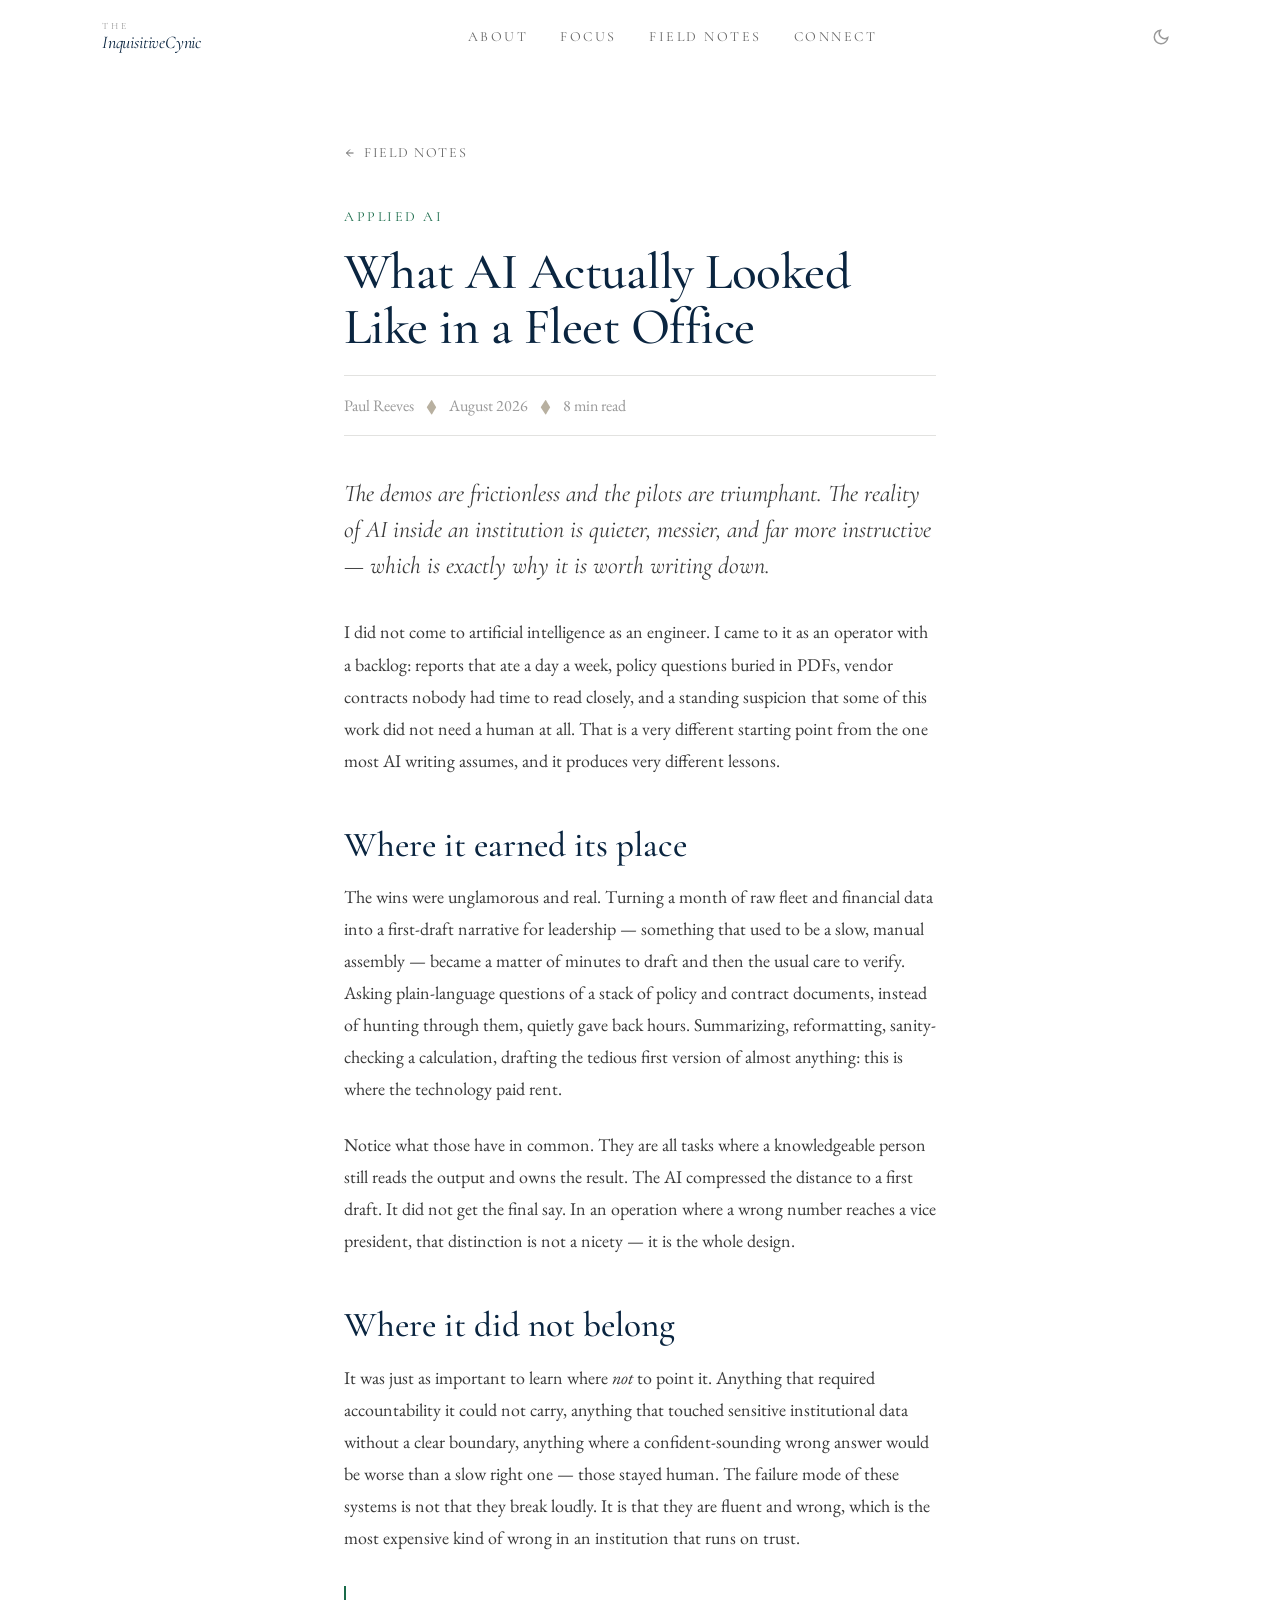
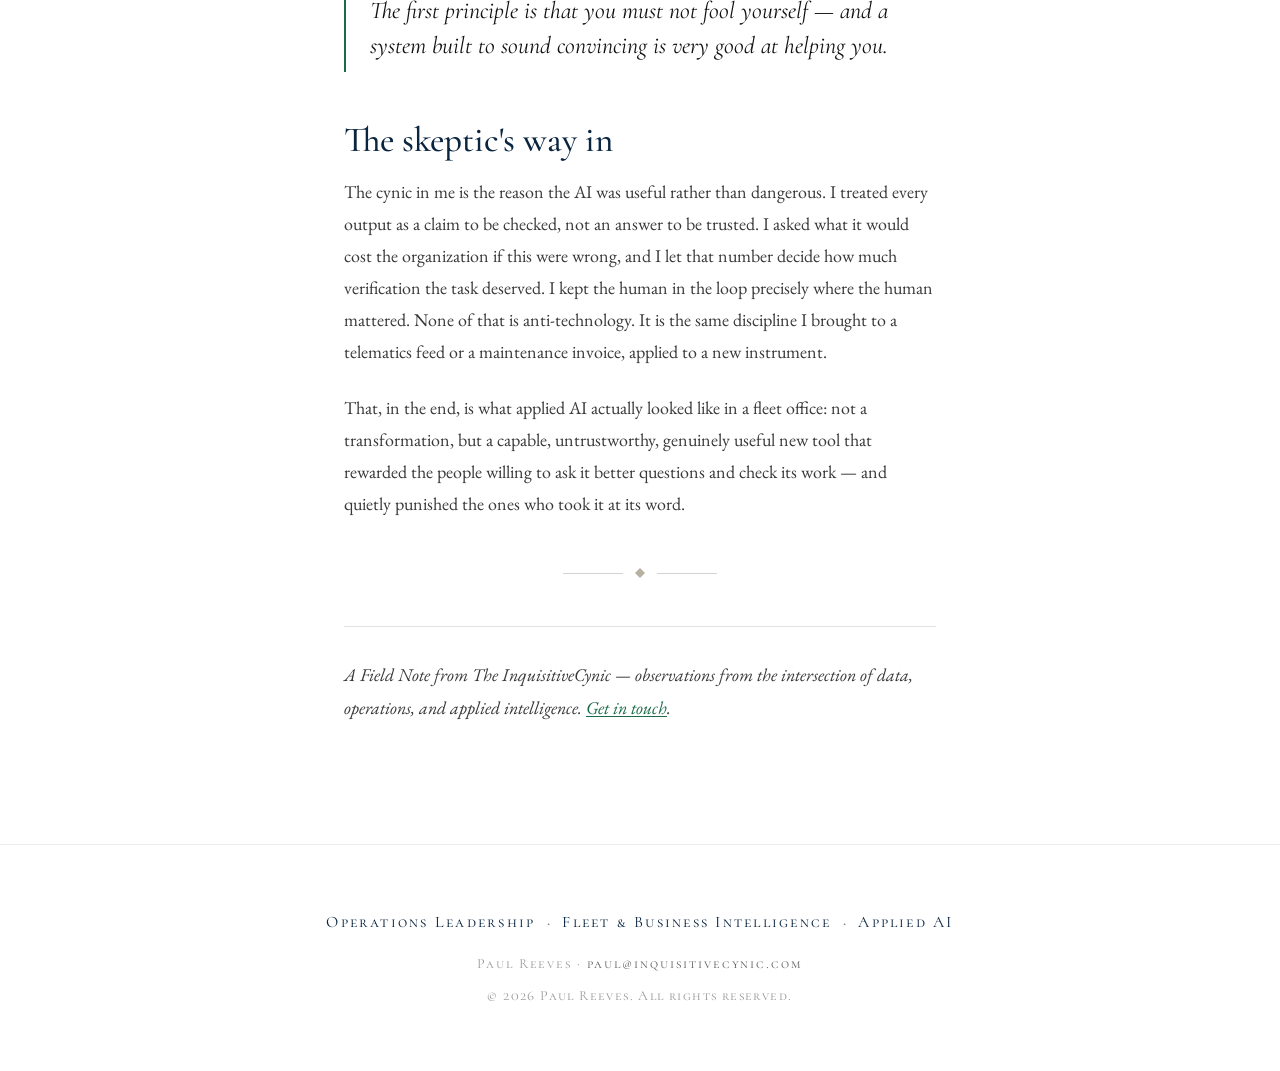
==== notes/ai-in-the-fleet-office.html @ fd8c6afd "Add files via upload Rebalance site; add Field Notes articles," ====
<!DOCTYPE html>
<html lang="en" data-theme="light">
<head>
  <meta charset="UTF-8" />
  <meta name="viewport" content="width=device-width, initial-scale=1.0" />
  <title>What AI Actually Looked Like in a Fleet Office — The InquisitiveCynic</title>
  <meta name="description" content="A practitioner's account of bringing language models into daily operations — the wins, the friction, and what no benchmark ever tests for. By Paul Reeves." />
  <meta property="og:title" content="What AI Actually Looked Like in a Fleet Office" />
  <meta property="og:description" content="Not the hype — the practice." />
  <meta property="og:type" content="article" />
  <link rel="preconnect" href="https://fonts.googleapis.com" />
  <link rel="preconnect" href="https://fonts.gstatic.com" crossorigin />
  <link href="https://fonts.googleapis.com/css2?family=Cormorant+Garamond:ital,wght@0,300;0,400;0,500;0,600;1,300;1,400;1,500;1,600&family=EB+Garamond:ital,wght@0,400;0,500;1,400;1,500&family=Cormorant+SC:wght@300;400;500&display=swap" rel="stylesheet" />
  <link rel="icon" href="../images/favicon.svg" type="image/svg+xml" />
  <link rel="stylesheet" href="../css/style.css" />
  <link rel="stylesheet" href="../css/article.css" />
</head>
<body>

  <header class="site-header" id="top">
    <div class="header-inner">
      <a href="../index.html" class="logo-link" aria-label="The InquisitiveCynic home">
        <div class="logo-wordmark">
          <span class="logo-the">The</span>
          <span class="logo-name">InquisitiveCynic</span>
        </div>
      </a>
      <nav class="site-nav" role="navigation" aria-label="Main navigation">
        <a href="../index.html#about">About</a>
        <a href="../index.html#focus">Focus</a>
        <a href="../index.html#field-notes">Field Notes</a>
        <a href="../index.html#connect">Connect</a>
      </nav>
      <button class="theme-toggle" data-theme-toggle aria-label="Switch to dark mode">
        <svg width="18" height="18" viewBox="0 0 24 24" fill="none" stroke="currentColor" stroke-width="2"><path d="M21 12.79A9 9 0 1 1 11.21 3 7 7 0 0 0 21 12.79z"/></svg>
      </button>
    </div>
  </header>

  <main>
    <article class="article-wrap">
      <a href="../index.html#field-notes" class="article-back">
        <svg width="12" height="12" viewBox="0 0 24 24" fill="none" stroke="currentColor" stroke-width="2" aria-hidden="true"><path d="M19 12H5M12 19l-7-7 7-7"/></svg>
        Field Notes
      </a>

      <header class="article-header">
        <p class="article-eyebrow">Applied AI</p>
        <h1 class="article-title">What AI Actually Looked Like in a Fleet Office</h1>
        <div class="article-meta">
          <span>Paul Reeves</span>
          <span class="dot" aria-hidden="true">◆</span>
          <span>August 2026</span>
          <span class="dot" aria-hidden="true">◆</span>
          <span>8 min read</span>
        </div>
      </header>

      <p class="article-lead">
        The demos are frictionless and the pilots are triumphant. The reality of AI inside an institution is
        quieter, messier, and far more instructive — which is exactly why it is worth writing down.
      </p>

      <div class="prose">
        <p>
          I did not come to artificial intelligence as an engineer. I came to it as an operator with a backlog:
          reports that ate a day a week, policy questions buried in PDFs, vendor contracts nobody had time to
          read closely, and a standing suspicion that some of this work did not need a human at all. That is a
          very different starting point from the one most AI writing assumes, and it produces very different
          lessons.
        </p>

        <h2>Where it earned its place</h2>
        <p>
          The wins were unglamorous and real. Turning a month of raw fleet and financial data into a first-draft
          narrative for leadership — something that used to be a slow, manual assembly — became a matter of
          minutes to draft and then the usual care to verify. Asking plain-language questions of a stack of
          policy and contract documents, instead of hunting through them, quietly gave back hours. Summarizing,
          reformatting, sanity-checking a calculation, drafting the tedious first version of almost anything: this
          is where the technology paid rent.
        </p>
        <p>
          Notice what those have in common. They are all tasks where a knowledgeable person still reads the
          output and owns the result. The AI compressed the distance to a first draft. It did not get the final
          say. In an operation where a wrong number reaches a vice president, that distinction is not a nicety —
          it is the whole design.
        </p>

        <h2>Where it did not belong</h2>
        <p>
          It was just as important to learn where <em>not</em> to point it. Anything that required accountability
          it could not carry, anything that touched sensitive institutional data without a clear boundary,
          anything where a confident-sounding wrong answer would be worse than a slow right one — those stayed
          human. The failure mode of these systems is not that they break loudly. It is that they are fluent and
          wrong, which is the most expensive kind of wrong in an institution that runs on trust.
        </p>

        <blockquote>
          The first principle is that you must not fool yourself — and a system built to sound convincing is very
          good at helping you.
        </blockquote>

        <h2>The skeptic's way in</h2>
        <p>
          The cynic in me is the reason the AI was useful rather than dangerous. I treated every output as a
          claim to be checked, not an answer to be trusted. I asked what it would cost the organization if this
          were wrong, and I let that number decide how much verification the task deserved. I kept the human in
          the loop precisely where the human mattered. None of that is anti-technology. It is the same discipline
          I brought to a telematics feed or a maintenance invoice, applied to a new instrument.
        </p>
        <p>
          That, in the end, is what applied AI actually looked like in a fleet office: not a transformation, but a
          capable, untrustworthy, genuinely useful new tool that rewarded the people willing to ask it better
          questions and check its work — and quietly punished the ones who took it at its word.
        </p>

        <div class="article-rule" aria-hidden="true">
          <span></span>
          <svg viewBox="0 0 16 16" fill="currentColor"><polygon points="8,0 16,8 8,16 0,8"/></svg>
          <span></span>
        </div>

        <p class="article-footer-note">
          A Field Note from The InquisitiveCynic — observations from the intersection of data, operations, and
          applied intelligence. <a href="../index.html#connect">Get in touch</a>.
        </p>
      </div>
    </article>
  </main>

  <footer class="site-footer" role="contentinfo">
    <div class="footer-inner">
      <div class="footer-pillars">
        <span class="footer-pillar">Operations Leadership</span>
        <span class="footer-pillar-sep" aria-hidden="true">·</span>
        <span class="footer-pillar">Fleet &amp; Business Intelligence</span>
        <span class="footer-pillar-sep" aria-hidden="true">·</span>
        <span class="footer-pillar">Applied AI</span>
      </div>
      <p class="footer-sub">Paul Reeves · <a href="mailto:paul@inquisitivecynic.com">paul@inquisitivecynic.com</a></p>
      <p class="footer-copy">© 2026 Paul Reeves. All rights reserved.</p>
    </div>
  </footer>

  <script src="../js/main.js"></script>
</body>
</html>
---- css/style.css ----
/* ============================================================
   THE INQUISITIVECYNIC — v2 Airy & Fresh
   Paul Reeves · inquisitivecynic.com
   Clean, modern, open. Type does the work.
   ============================================================ */

/* ─── DESIGN TOKENS ─── */
:root {
  --text-xs:   clamp(0.75rem,  0.7rem  + 0.25vw, 0.875rem);
  --text-sm:   clamp(0.875rem, 0.8rem  + 0.35vw, 1rem);
  --text-base: clamp(1rem,     0.95rem + 0.25vw, 1.125rem);
  --text-lg:   clamp(1.125rem, 1rem    + 0.75vw, 1.5rem);
  --text-xl:   clamp(1.5rem,   1.2rem  + 1.25vw, 2.25rem);
  --text-2xl:  clamp(2rem,     1.2rem  + 2.5vw,  3.5rem);
  --text-hero: clamp(2.8rem,   0.5rem  + 7vw,    7rem);

  --space-1:  0.25rem;
  --space-2:  0.5rem;
  --space-3:  0.75rem;
  --space-4:  1rem;
  --space-5:  1.25rem;
  --space-6:  1.5rem;
  --space-8:  2rem;
  --space-10: 2.5rem;
  --space-12: 3rem;
  --space-16: 4rem;
  --space-20: 5rem;
  --space-24: 6rem;
  --space-32: 8rem;

  --content-narrow: 640px;
  --content-default: 900px;
  --content-wide: 1140px;

  --radius-sm: 0.25rem;
  --transition: 200ms cubic-bezier(0.16, 1, 0.3, 1);

  --font-display: 'Cormorant Garamond', 'Hoefler Text', 'Palatino Linotype', Georgia, serif;
  --font-sc:      'Cormorant SC', 'Hoefler Text', Georgia, serif;
  --font-body:    'EB Garamond', 'Hoefler Text', Georgia, serif;

  /* ─── LIGHT: Pure white, modern classic ─── */
  --color-bg:            #FFFFFF;
  --color-bg-warm:       #F9F9F9;
  --color-surface:       #F4F4F2;
  --color-border:        #E2E2E0;
  --color-border-light:  #EBEBEA;
  --color-hairline:      #D4D3D0;

  --color-text:          #111111;
  --color-text-mid:      #383838;
  --color-text-muted:    #666666;
  --color-text-light:    #999999;
  --color-text-inverse:  #FFFFFF;

  --color-navy:          #0A2540;   /* Ink navy — crisp, editorial */
  --color-navy-soft:     #1D3E60;
  --color-green:         #1A6B4A;   /* Deep forest — refined, not sporty */
  --color-green-light:   #2A8A62;
  --color-gold:          #8C8070;   /* Warm slate — replaces decorative gold */
  --color-gold-faint:    #B8B0A0;

  --shadow-sm: 0 1px 2px rgba(0,0,0,0.04);
  --shadow-md: 0 4px 20px rgba(0,0,0,0.06);
}

/* ─── DARK MODE ─── */
[data-theme="dark"] {
  --color-bg:            #161616;
  --color-bg-warm:       #1C1C1C;
  --color-surface:       #212121;
  --color-border:        #333333;
  --color-border-light:  #2A2A2A;
  --color-hairline:      #444444;

  --color-text:          #F0EFEC;   /* Very light — high contrast on dark */
  --color-text-mid:      #D8D6D0;
  --color-text-muted:    #A8A6A0;
  --color-text-light:    #787672;
  --color-text-inverse:  #161616;

  --color-navy:          #8FC4E8;   /* Light sky — readable on dark bg */
  --color-navy-soft:     #6AADD6;
  --color-green:         #62C99E;   /* Bright mint — clear on dark */
  --color-green-light:   #80D9B4;
  --color-gold:          #C0B088;
  --color-gold-faint:    #887860;

  --shadow-sm: 0 1px 2px rgba(0,0,0,0.3);
  --shadow-md: 0 4px 20px rgba(0,0,0,0.4);
}

@media (prefers-color-scheme: dark) {
  :root:not([data-theme]) {
    --color-bg:            #161616;
    --color-bg-warm:       #1C1C1C;
    --color-surface:       #212121;
    --color-border:        #333333;
    --color-border-light:  #2A2A2A;
    --color-hairline:      #444444;
    --color-text:          #F0EFEC;
    --color-text-mid:      #D8D6D0;
    --color-text-muted:    #A8A6A0;
    --color-text-light:    #787672;
    --color-text-inverse:  #161616;
    --color-navy:          #8FC4E8;
    --color-navy-soft:     #6AADD6;
    --color-green:         #62C99E;
    --color-green-light:   #80D9B4;
    --color-gold:          #C0B088;
    --color-gold-faint:    #887860;
    --shadow-sm: 0 1px 2px rgba(0,0,0,0.3);
    --shadow-md: 0 4px 20px rgba(0,0,0,0.4);
  }
}


/* ─── BASE RESET ─── */
*, *::before, *::after { box-sizing: border-box; margin: 0; padding: 0; }

html {
  -webkit-font-smoothing: antialiased;
  -moz-osx-font-smoothing: grayscale;
  text-rendering: optimizeLegibility;
  scroll-behavior: smooth;
  scroll-padding-top: 5rem;
}

body {
  min-height: 100dvh;
  font-family: var(--font-body);
  font-size: var(--text-base);
  line-height: 1.7;
  color: var(--color-text-mid);
  background-color: var(--color-bg);
  transition: background-color 0.4s ease, color 0.4s ease;
}

img, svg { display: block; max-width: 100%; height: auto; }
ul { list-style: none; }
button { cursor: pointer; background: none; border: none; font: inherit; }

h1, h2, h3 {
  font-family: var(--font-display);
  text-wrap: balance;
  line-height: 1.15;
  color: var(--color-navy);
}

p { text-wrap: pretty; max-width: 68ch; }

a {
  color: inherit;
  text-decoration: none;
  transition: color var(--transition), opacity var(--transition);
}

::selection {
  background: rgba(0, 107, 84, 0.15);
  color: var(--color-text);
}

:focus-visible {
  outline: 2px solid var(--color-green);
  outline-offset: 3px;
  border-radius: var(--radius-sm);
}

.sr-only {
  position: absolute; width: 1px; height: 1px; padding: 0; margin: -1px;
  overflow: hidden; clip: rect(0,0,0,0); white-space: nowrap; border: 0;
}


/* ─── HEADER ─── */
.site-header {
  position: sticky;
  top: 0;
  z-index: 100;
  background-color: rgba(255,255,255,0.85);
  backdrop-filter: blur(20px);
  -webkit-backdrop-filter: blur(20px);
  transition: background-color 0.3s ease, box-shadow 0.3s ease;
}

[data-theme="dark"] .site-header {
  background-color: rgba(17,17,17,0.85);
}

.site-header.is-scrolled {
  box-shadow: 0 1px 0 var(--color-border-light);
}

.header-inner {
  max-width: var(--content-wide);
  margin: 0 auto;
  padding: var(--space-5) var(--space-8);
  display: flex;
  align-items: center;
  justify-content: space-between;
  gap: var(--space-6);
}

.logo-link {
  flex-shrink: 0;
  text-decoration: none;
}

.logo-wordmark {
  display: flex;
  flex-direction: column;
  line-height: 1;
  transition: opacity var(--transition);
}

.logo-link:hover .logo-wordmark { opacity: 0.6; }

.logo-the {
  font-family: var(--font-sc);
  font-size: 0.6rem;
  font-weight: 400;
  letter-spacing: 0.3em;
  text-transform: uppercase;
  color: var(--color-text-light);
  margin-bottom: 2px;
}

.logo-name {
  font-family: var(--font-display);
  font-size: clamp(1rem, 1.4vw, 1.2rem);
  font-weight: 400;
  font-style: italic;
  color: var(--color-navy);
  letter-spacing: -0.01em;
  white-space: nowrap;
}

.site-nav {
  display: flex;
  align-items: center;
  gap: var(--space-8);
}

.site-nav a {
  font-family: var(--font-sc);
  font-size: var(--text-xs);
  font-weight: 400;
  letter-spacing: 0.18em;
  text-transform: uppercase;
  color: var(--color-text-muted);
  transition: color var(--transition);
}
.site-nav a:hover { color: var(--color-green); }

.theme-toggle {
  color: var(--color-text-light);
  padding: var(--space-2);
  transition: color var(--transition);
  flex-shrink: 0;
}
.theme-toggle:hover { color: var(--color-text); }


/* ─── HERO — Open, no card ─── */
.hero {
  min-height: 90vh;
  display: flex;
  align-items: center;
  justify-content: center;
  position: relative;
  padding: var(--space-20) var(--space-8);
  background-color: var(--color-bg);
}

.invitation-wrapper {
  position: relative;
  max-width: 780px;
  width: 100%;
  margin: 0 auto;
  text-align: center;
  /* No box, no border, no card — pure open space */
  animation: fadeIn 1s cubic-bezier(0.16, 1, 0.3, 1) both;
}

@keyframes fadeIn {
  from { opacity: 0; transform: translateY(16px); }
  to   { opacity: 1; transform: translateY(0); }
}

/* Decorative hairline */
.inv-rule {
  display: flex;
  align-items: center;
  gap: var(--space-4);
  margin-bottom: var(--space-10);
  color: var(--color-gold);
}
.inv-rule--bottom { margin-top: var(--space-10); margin-bottom: 0; }
.inv-rule--sm { margin-bottom: var(--space-6); color: var(--color-gold-faint); }
.inv-rule--sm.inv-rule--bottom { margin-top: var(--space-6); margin-bottom: 0; }

.inv-rule-line {
  flex: 1;
  height: 1px;
  background: currentColor;
  opacity: 0.5;
}

.inv-diamond { width: 8px; height: 8px; flex-shrink: 0; opacity: 0.7; }
.inv-diamond--sm { width: 6px; height: 6px; }

.inv-preheader {
  font-family: var(--font-display);
  font-size: var(--text-base);
  font-weight: 300;
  font-style: italic;
  letter-spacing: 0;
  color: var(--color-text-muted);
  margin-bottom: var(--space-6);
  max-width: none;
}

.inv-title {
  font-family: var(--font-display);
  font-size: var(--text-hero);
  font-weight: 300;
  font-style: italic;
  letter-spacing: -0.015em;
  color: var(--color-navy);
  line-height: 1.0;
  margin-bottom: var(--space-5);
}

.inv-subtitle {
  font-family: var(--font-sc);
  font-size: var(--text-sm);
  font-weight: 400;
  font-style: normal;
  letter-spacing: 0.18em;
  text-transform: uppercase;
  color: var(--color-text-muted);
  margin-bottom: var(--space-8);
  max-width: none;
}

.inv-divider {
  display: flex;
  align-items: center;
  justify-content: center;
  gap: var(--space-4);
  margin: var(--space-8) 0;
}
.inv-divider-dot {
  width: 3px;
  height: 3px;
  border-radius: 50%;
  background-color: var(--color-gold);
  display: block;
}
.inv-divider-dot:nth-child(2) { width: 4px; height: 4px; }

.inv-body {
  font-family: var(--font-display);
  font-size: var(--text-xl);
  font-weight: 400;
  color: var(--color-text);
  line-height: 1.35;
  margin-bottom: var(--space-6);
  max-width: none;
}

.inv-pillars {
  display: flex;
  align-items: center;
  justify-content: center;
  flex-wrap: wrap;
  gap: var(--space-3);
  margin-bottom: var(--space-5);
}
.inv-pillar {
  font-family: var(--font-sc);
  font-size: var(--text-sm);
  font-weight: 500;
  letter-spacing: 0.1em;
  color: var(--color-navy);
}
.inv-pillar-sep {
  color: var(--color-gold);
  font-size: var(--text-sm);
}

.inv-context {
  font-family: var(--font-display);
  font-size: var(--text-base);
  font-style: italic;
  color: var(--color-green);
  max-width: none;
}

.inv-cta {
  display: inline-flex;
  align-items: center;
  gap: var(--space-2);
  margin-top: var(--space-12);
  font-family: var(--font-sc);
  font-size: var(--text-xs);
  font-weight: 400;
  letter-spacing: 0.22em;
  text-transform: uppercase;
  color: var(--color-green);
  padding: var(--space-3) 0;
  border-bottom: 1px solid var(--color-green);
  transition: letter-spacing var(--transition), opacity var(--transition);
}
.inv-cta:hover {
  letter-spacing: 0.3em;
  opacity: 0.7;
}
.inv-cta svg {
  transition: transform var(--transition);
}
.inv-cta:hover svg { transform: translateY(3px); }


/* ─── CREDENTIAL BAND — lighter, open ─── */
.credential-band {
  border-top: 1px solid var(--color-border-light);
  border-bottom: 1px solid var(--color-border-light);
  padding: var(--space-5) var(--space-8);
  background-color: var(--color-bg-warm);
}

.credential-band-inner {
  max-width: var(--content-wide);
  margin: 0 auto;
  display: flex;
  align-items: center;
  justify-content: center;
  flex-wrap: wrap;
  gap: var(--space-5);
  font-family: var(--font-sc);
  font-size: var(--text-xs);
  font-weight: 400;
  letter-spacing: 0.16em;
  text-transform: uppercase;
  color: var(--color-text-light);
}

.cred-sep {
  font-size: 0.4rem;
  color: var(--color-gold);
  opacity: 0.7;
}


/* ─── SECTIONS ─── */
.section {
  padding-block: clamp(var(--space-16), 10vw, var(--space-32));
}

.section-inner {
  max-width: var(--content-default);
  margin: 0 auto;
  padding-inline: var(--space-8);
}

.section-inner--asymmetric {
  max-width: var(--content-wide);
  display: grid;
  grid-template-columns: 1fr 1fr;
  gap: var(--space-16);
  align-items: start;
}

.section-eyebrow {
  font-family: var(--font-sc);
  font-size: var(--text-xs);
  font-weight: 400;
  letter-spacing: 0.22em;
  text-transform: uppercase;
  color: var(--color-green);
  margin-bottom: var(--space-3);
  max-width: none;
}

.section h2 {
  font-size: var(--text-2xl);
  font-weight: 300;
  font-style: italic;
  color: var(--color-navy);
  margin-bottom: var(--space-6);
}

.section-subtitle {
  font-size: var(--text-lg);
  font-style: italic;
  color: var(--color-text-muted);
  margin-bottom: var(--space-10);
}


/* ─── ABOUT ─── */
.about {
  background-color: var(--color-bg);
}

.about-lead {
  font-size: var(--text-lg);
  font-style: italic;
  color: var(--color-text-muted);
  margin-bottom: var(--space-6);
  padding-left: var(--space-5);
  border-left: 2px solid var(--color-gold);
}

.about-text p {
  margin-bottom: var(--space-5);
  color: var(--color-text-mid);
  line-height: 1.8;
}

.text-link {
  display: inline-block;
  margin-top: var(--space-4);
  font-family: var(--font-sc);
  font-size: var(--text-xs);
  font-weight: 400;
  letter-spacing: 0.16em;
  text-transform: uppercase;
  color: var(--color-green);
  border-bottom: 1px solid transparent;
  transition: border-color var(--transition), opacity var(--transition);
}
.text-link:hover {
  border-color: var(--color-green);
  opacity: 0.7;
}

.about-card {
  padding: var(--space-10);
  position: relative;
  border-left: 2px solid var(--color-gold);
  background-color: var(--color-bg-warm);
}

.about-card-quote {
  font-family: var(--font-display);
  font-size: var(--text-lg);
  font-style: italic;
  font-weight: 300;
  color: var(--color-navy);
  line-height: 1.6;
  margin-bottom: var(--space-4);
  max-width: none;
}

.about-card-attr {
  font-family: var(--font-sc);
  font-size: var(--text-xs);
  letter-spacing: 0.18em;
  color: var(--color-text-light);
  margin-bottom: var(--space-6);
  max-width: none;
}

.about-card-rule {
  height: 1px;
  width: 60px;
  background-color: var(--color-border);
  margin-bottom: var(--space-6);
}

.about-card-tagline {
  font-family: var(--font-display);
  font-size: var(--text-base);
  font-style: italic;
  color: var(--color-green);
  max-width: none;
}


/* ─── FOCUS ─── */
.focus {
  background-color: var(--color-bg-warm);
}

.focus-grid {
  display: grid;
  grid-template-columns: 1fr 1fr;
  gap: var(--space-8);
  margin-top: var(--space-10);
}

.focus-card {
  padding: var(--space-8) 0;
  border-top: 1px solid var(--color-border);
  transition: border-color var(--transition);
}

.focus-card:hover {
  border-color: var(--color-gold);
}

.focus-card--featured {
  grid-column: 1 / -1;
  border-top: 2px solid var(--color-green);
}

.focus-card--featured::after {
  content: 'Primary Study';
  float: right;
  font-family: var(--font-sc);
  font-size: 0.6rem;
  letter-spacing: 0.2em;
  text-transform: uppercase;
  color: var(--color-green);
  margin-top: -0.2em;
}

.focus-card-number {
  font-family: var(--font-sc);
  font-size: var(--text-2xl);
  font-weight: 300;
  color: var(--color-gold-faint);
  line-height: 1;
  margin-bottom: var(--space-3);
}

.focus-card h3 {
  font-size: var(--text-xl);
  font-weight: 400;
  font-style: italic;
  color: var(--color-navy);
  margin-bottom: var(--space-4);
}

.focus-card p {
  color: var(--color-text-muted);
  line-height: 1.75;
  margin-bottom: var(--space-5);
}

.focus-card-tags {
  display: flex;
  flex-wrap: wrap;
  gap: var(--space-2);
}
.focus-card-tags span {
  font-family: var(--font-sc);
  font-size: 0.6rem;
  letter-spacing: 0.14em;
  text-transform: uppercase;
  color: var(--color-text-light);
  padding: var(--space-1) 0;
}
.focus-card-tags span + span::before {
  content: '·';
  margin-right: var(--space-2);
  color: var(--color-gold);
}


/* ─── FIELD NOTES ─── */
.field-notes {
  background-color: var(--color-bg);
}

.notes-grid {
  display: grid;
  grid-template-columns: 1fr 1fr;
  gap: var(--space-8);
}

.note-card {
  padding: var(--space-8) 0;
  border-top: 1px solid var(--color-border);
  transition: border-color var(--transition);
}
.note-card:hover { border-color: var(--color-navy-soft); }

.note-card--large {
  grid-column: 1 / -1;
  border-top: 2px solid var(--color-navy);
}

.note-meta {
  display: flex;
  align-items: center;
  gap: var(--space-4);
  margin-bottom: var(--space-4);
}

.note-category {
  font-family: var(--font-sc);
  font-size: 0.6rem;
  letter-spacing: 0.2em;
  text-transform: uppercase;
  color: var(--color-green);
}

.note-date {
  font-family: var(--font-sc);
  font-size: var(--text-xs);
  letter-spacing: 0.1em;
  color: var(--color-text-light);
}

.note-title {
  font-family: var(--font-display);
  font-size: var(--text-xl);
  font-weight: 400;
  font-style: italic;
  color: var(--color-navy);
  margin-bottom: var(--space-3);
  max-width: 60ch;
}

.note-card:not(.note-card--large) .note-title {
  font-size: var(--text-lg);
}

.note-excerpt {
  color: var(--color-text-muted);
  line-height: 1.75;
  margin-bottom: var(--space-5);
}

.note-cta-hint {
  font-family: var(--font-sc);
  font-size: var(--text-xs);
  letter-spacing: 0.18em;
  text-transform: uppercase;
  color: var(--color-text-light);
  font-style: italic;
}


/* ─── CONNECT ─── */
.connect {
  background-color: var(--color-bg-warm);
}

.connect-inner {
  max-width: 600px;
  margin: 0 auto;
  text-align: center;
}

.connect-inner h2 {
  margin-bottom: var(--space-5);
}

.connect-body {
  font-size: var(--text-lg);
  font-style: italic;
  color: var(--color-text-muted);
  line-height: 1.75;
  margin: 0 auto var(--space-10);
  max-width: none;
}

.connect-actions {
  margin-bottom: var(--space-10);
}

.btn-primary {
  display: inline-flex;
  align-items: center;
  gap: var(--space-2);
  font-family: var(--font-sc);
  font-size: var(--text-xs);
  font-weight: 400;
  letter-spacing: 0.22em;
  text-transform: uppercase;
  color: var(--color-green);
  border-bottom: 1px solid var(--color-green);
  padding: var(--space-3) 0;
  transition: letter-spacing var(--transition), opacity var(--transition);
}
.btn-primary:hover {
  letter-spacing: 0.3em;
  opacity: 0.7;
}


/* ─── FOOTER ─── */
.site-footer {
  border-top: 1px solid var(--color-border-light);
  padding: var(--space-16) var(--space-8);
  background-color: var(--color-bg);
}

.footer-inner {
  max-width: var(--content-default);
  margin: 0 auto;
  text-align: center;
}

.footer-pillars {
  display: flex;
  align-items: center;
  justify-content: center;
  flex-wrap: wrap;
  gap: var(--space-3);
  margin-bottom: var(--space-4);
}

.footer-pillar {
  font-family: var(--font-sc);
  font-size: var(--text-sm);
  font-weight: 400;
  letter-spacing: 0.14em;
  color: var(--color-navy);
}

.footer-pillar-sep {
  color: var(--color-gold);
  font-size: var(--text-sm);
}

.footer-sub {
  font-family: var(--font-sc);
  font-size: var(--text-xs);
  letter-spacing: 0.14em;
  color: var(--color-text-light);
  margin-bottom: var(--space-2);
  max-width: none;
}

.footer-sub a {
  color: var(--color-text-muted);
  transition: color var(--transition);
}
.footer-sub a:hover { color: var(--color-green); }

.footer-copy {
  font-family: var(--font-sc);
  font-size: var(--text-xs);
  letter-spacing: 0.1em;
  color: var(--color-text-light);
  max-width: none;
}


/* ─── SCROLL REVEAL ─── */
.reveal {
  opacity: 0;
  transform: translateY(16px);
  transition: opacity 0.8s cubic-bezier(0.16, 1, 0.3, 1), transform 0.8s cubic-bezier(0.16, 1, 0.3, 1);
}
.reveal.is-visible { opacity: 1; transform: translateY(0); }
.reveal-delay-1 { transition-delay: 0.1s; }
.reveal-delay-2 { transition-delay: 0.2s; }
.reveal-delay-3 { transition-delay: 0.3s; }


/* ─── RESPONSIVE ─── */
@media (max-width: 900px) {
  .section-inner--asymmetric {
    grid-template-columns: 1fr;
    gap: var(--space-10);
  }
  .focus-grid { grid-template-columns: 1fr; }
  .focus-card--featured { grid-column: 1; }
  .notes-grid { grid-template-columns: 1fr; }
  .note-card--large { grid-column: 1; }
}

@media (max-width: 640px) {
  .header-inner { padding: var(--space-4) var(--space-5); }
  .site-nav { gap: var(--space-5); }
  .invitation-wrapper { padding: var(--space-10) var(--space-5); }
  .section-inner { padding-inline: var(--space-5); }
  .inv-pillars { flex-direction: column; gap: var(--space-2); }
  .inv-pillar-sep { display: none; }
  .credential-band-inner { font-size: 0.6rem; gap: var(--space-3); }
}

@media (max-width: 480px) {
  .logo-name { font-size: 1rem; }
  .site-nav { display: none; }
}

@media (prefers-reduced-motion: reduce) {
  *, *::before, *::after {
    animation-duration: 0.01ms !important;
    transition-duration: 0.01ms !important;
  }
}

/* ─── Field Notes: clickable article cards ─── */
a.note-card { text-decoration: none; color: inherit; display: block; }
a.note-card .note-title { transition: color var(--transition); }
a.note-card:hover .note-title { color: var(--color-green); }
a.note-card .note-cta-hint { color: var(--color-green); font-style: normal; }
---- css/article.css ----
/* ============================================================
   THE INQUISITIVECYNIC — article.css
   Shared styles for Field Notes article pages.
   Relies on design tokens from style.css.
   ============================================================ */

.article-wrap {
  max-width: var(--content-narrow);
  margin: 0 auto;
  padding: var(--space-16) var(--space-6) var(--space-24);
}

.article-back {
  display: inline-flex;
  align-items: center;
  gap: var(--space-2);
  font-family: var(--font-sc);
  font-size: var(--text-xs);
  letter-spacing: 0.12em;
  text-transform: uppercase;
  color: var(--color-text-muted);
  text-decoration: none;
  margin-bottom: var(--space-10);
  transition: color var(--transition);
}
.article-back:hover { color: var(--color-green); }

.article-header { margin-bottom: var(--space-10); }

.article-eyebrow {
  font-family: var(--font-sc);
  font-size: var(--text-xs);
  letter-spacing: 0.18em;
  text-transform: uppercase;
  color: var(--color-green);
  margin: 0 0 var(--space-4);
}

.article-title {
  font-family: var(--font-display);
  font-weight: 500;
  font-size: var(--text-2xl);
  line-height: 1.08;
  color: var(--color-navy);
  margin: 0 0 var(--space-5);
  letter-spacing: -0.01em;
}
[data-theme="dark"] .article-title { color: var(--color-text); }

.article-meta {
  display: flex;
  flex-wrap: wrap;
  gap: var(--space-3);
  align-items: center;
  font-family: var(--font-body);
  font-size: var(--text-sm);
  color: var(--color-text-light);
  border-top: 1px solid var(--color-border);
  border-bottom: 1px solid var(--color-border);
  padding: var(--space-4) 0;
}
.article-meta .dot { color: var(--color-gold-faint); }

.article-lead {
  font-family: var(--font-display);
  font-weight: 400;
  font-style: italic;
  font-size: var(--text-lg);
  line-height: 1.5;
  color: var(--color-text-mid);
  margin: var(--space-10) 0 var(--space-8);
}

.prose { font-family: var(--font-body); }
.prose p {
  font-size: var(--text-base);
  line-height: 1.78;
  color: var(--color-text-mid);
  margin: 0 0 var(--space-6);
}
.prose h2 {
  font-family: var(--font-display);
  font-weight: 500;
  font-size: var(--text-xl);
  line-height: 1.15;
  color: var(--color-navy);
  margin: var(--space-12) 0 var(--space-4);
}
[data-theme="dark"] .prose h2 { color: var(--color-text); }
.prose h3 {
  font-family: var(--font-sc);
  font-size: var(--text-sm);
  letter-spacing: 0.1em;
  text-transform: uppercase;
  color: var(--color-green);
  margin: var(--space-8) 0 var(--space-3);
}
.prose strong { color: var(--color-text); font-weight: 600; }
.prose em { font-style: italic; }
.prose a { color: var(--color-green); text-decoration: underline; text-underline-offset: 2px; }

.prose ul, .prose ol { margin: 0 0 var(--space-6); padding-left: var(--space-6); }
.prose li { font-size: var(--text-base); line-height: 1.7; color: var(--color-text-mid); margin-bottom: var(--space-2); }

.prose blockquote {
  margin: var(--space-8) 0;
  padding: var(--space-2) 0 var(--space-2) var(--space-6);
  border-left: 2px solid var(--color-green);
  font-family: var(--font-display);
  font-style: italic;
  font-size: var(--text-lg);
  line-height: 1.45;
  color: var(--color-text);
}

.article-rule {
  display: flex; align-items: center; justify-content: center;
  gap: var(--space-3); margin: var(--space-12) 0;
}
.article-rule span { height: 1px; width: 60px; background: var(--color-hairline); }
.article-rule svg { width: 10px; height: 10px; color: var(--color-gold-faint); }

/* ── Pull-stats row ── */
.stat-row {
  display: grid;
  grid-template-columns: repeat(auto-fit, minmax(150px, 1fr));
  gap: var(--space-6);
  margin: var(--space-10) 0;
  padding: var(--space-8) 0;
  border-top: 1px solid var(--color-border);
  border-bottom: 1px solid var(--color-border);
}
.stat { text-align: center; }
.stat-num {
  font-family: var(--font-display);
  font-weight: 500;
  font-size: var(--text-xl);
  color: var(--color-green);
  line-height: 1;
}
.stat-label {
  font-family: var(--font-body);
  font-size: var(--text-xs);
  color: var(--color-text-muted);
  margin-top: var(--space-2);
  letter-spacing: 0.02em;
}

/* ── Figures / charts ── */
.article-figure { margin: var(--space-10) 0; }
.article-figure svg { width: 100%; height: auto; display: block; }
.article-figure figcaption {
  font-family: var(--font-body);
  font-size: var(--text-sm);
  color: var(--color-text-light);
  text-align: center;
  margin-top: var(--space-4);
  font-style: italic;
}

/* ── Photo gallery ── */
.photo-grid {
  display: grid;
  grid-template-columns: repeat(auto-fill, minmax(220px, 1fr));
  gap: var(--space-4);
  margin: var(--space-10) 0;
}
.photo-grid figure { margin: 0; }
.photo-grid img { width: 100%; height: 240px; object-fit: cover; border-radius: var(--radius-sm); display: block; }
.photo-grid figcaption { font-family: var(--font-body); font-size: var(--text-xs); color: var(--color-text-light); margin-top: var(--space-2); }

.article-footer-note {
  margin-top: var(--space-16);
  padding-top: var(--space-8);
  border-top: 1px solid var(--color-border);
  font-family: var(--font-body);
  font-size: var(--text-sm);
  color: var(--color-text-muted);
  font-style: italic;
}
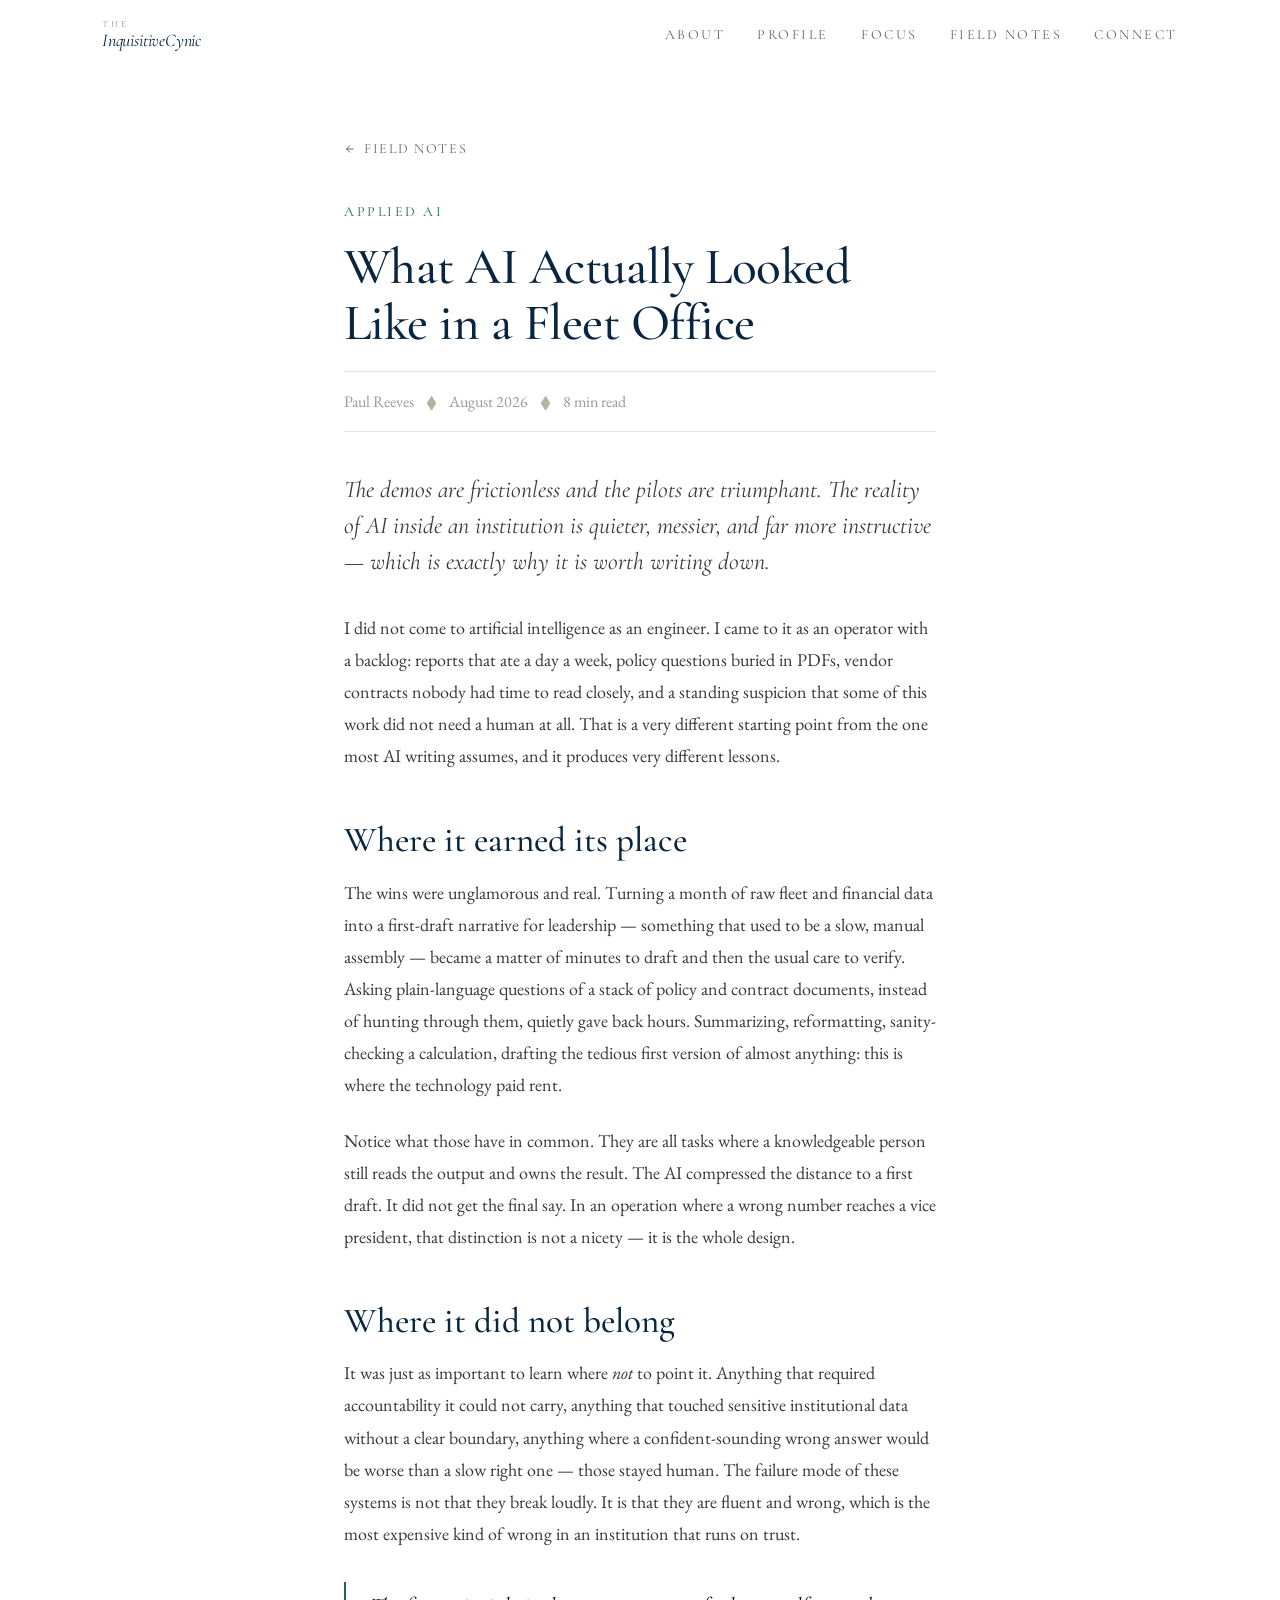
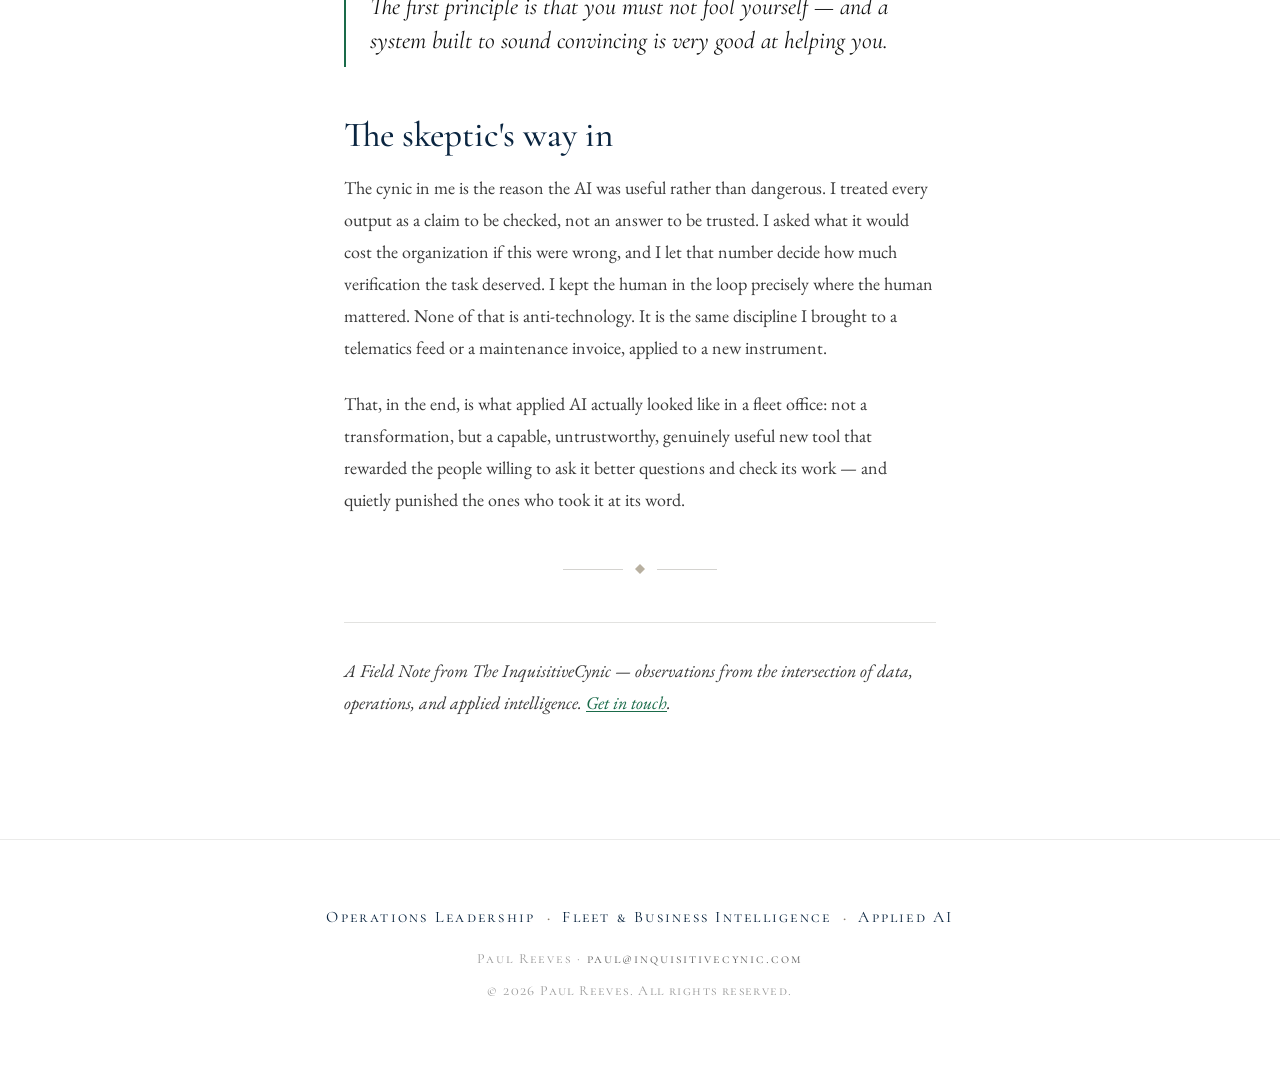
==== commit 06502146: "Add files via upload" ====
--- a/notes/ai-in-the-fleet-office.html
+++ b/notes/ai-in-the-fleet-office.html
@@ -27,6 +27,7 @@
       </a>
       <nav class="site-nav" role="navigation" aria-label="Main navigation">
         <a href="../index.html#about">About</a>
+        <a href="../profile.html">Profile</a>
         <a href="../index.html#focus">Focus</a>
         <a href="../index.html#field-notes">Field Notes</a>
         <a href="../index.html#connect">Connect</a>
--- a/css/style.css
+++ b/css/style.css
@@ -893,3 +893,7 @@
 a.note-card .note-title { transition: color var(--transition); }
 a.note-card:hover .note-title { color: var(--color-green); }
 a.note-card .note-cta-hint { color: var(--color-green); font-style: normal; }
+
+/* ─── Dark mode removed — light theme only ─── */
+:root { color-scheme: light; }
+.theme-toggle { display: none !important; }
